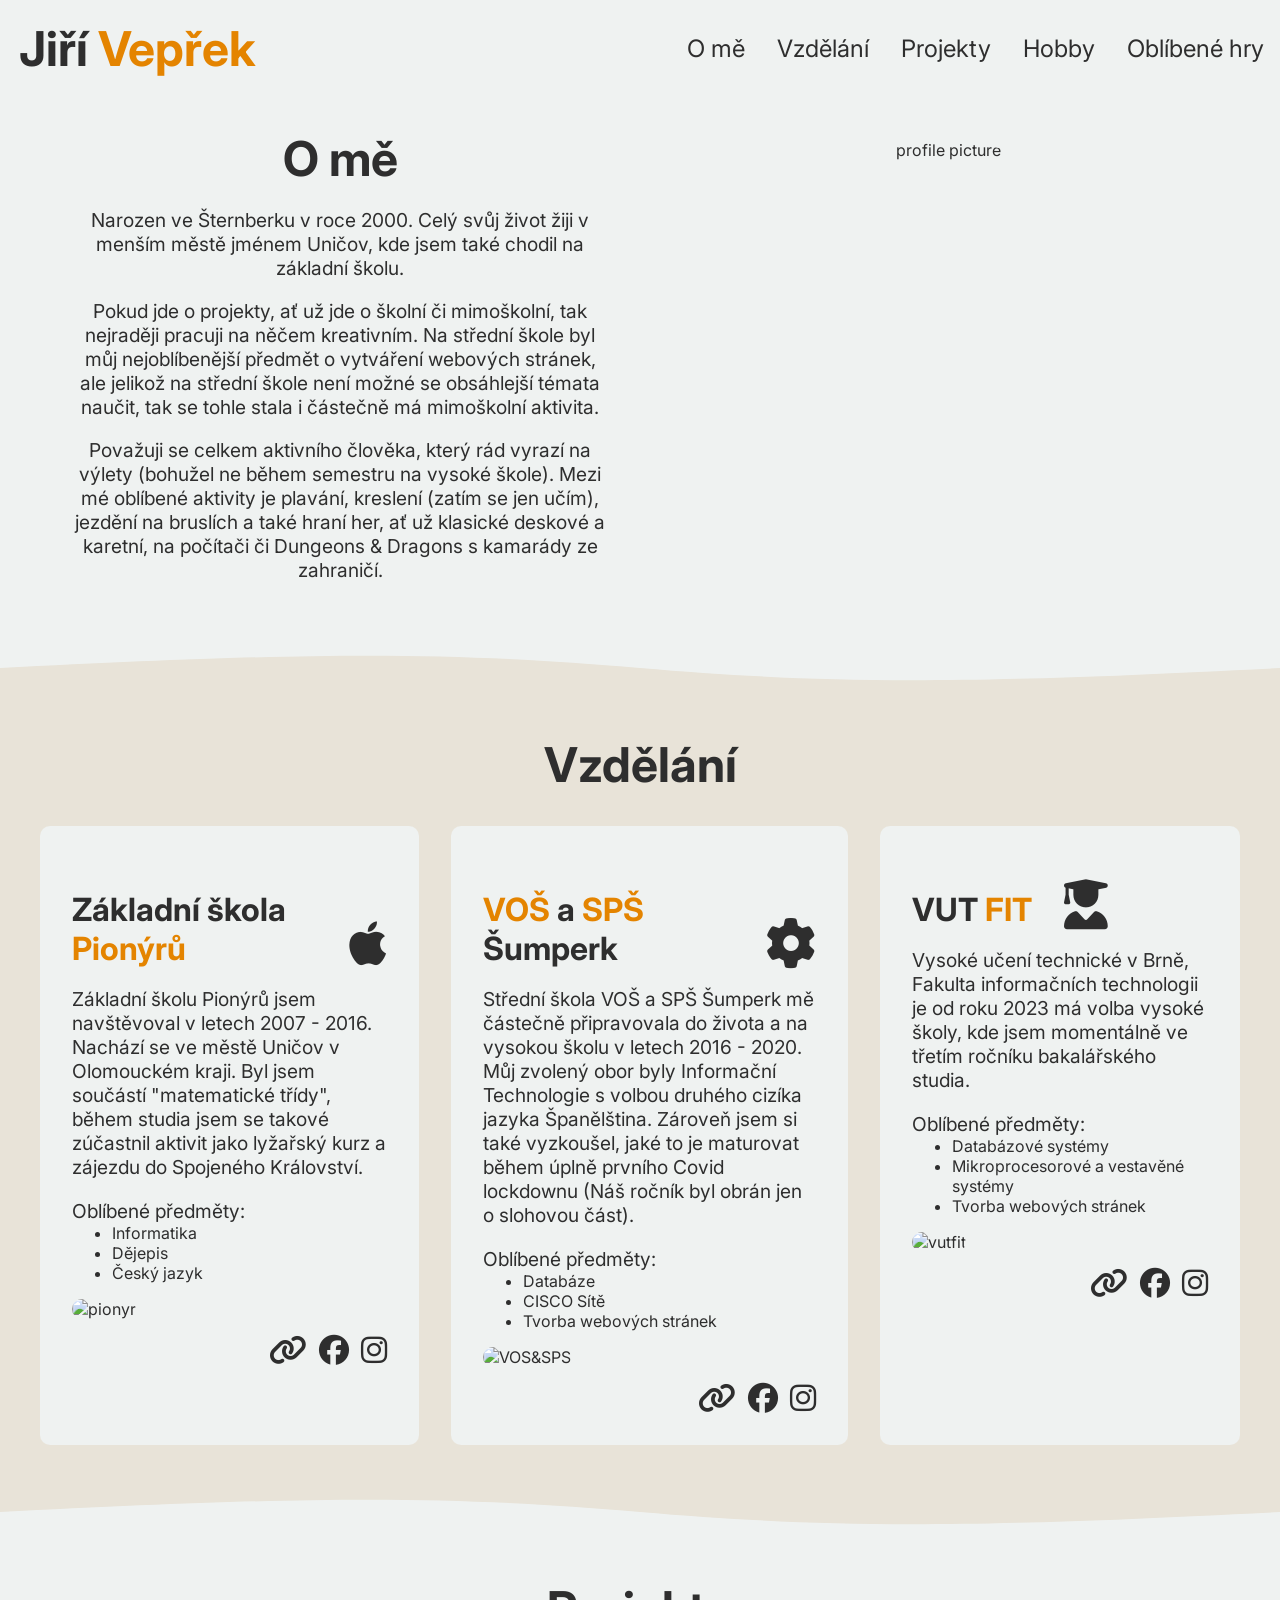
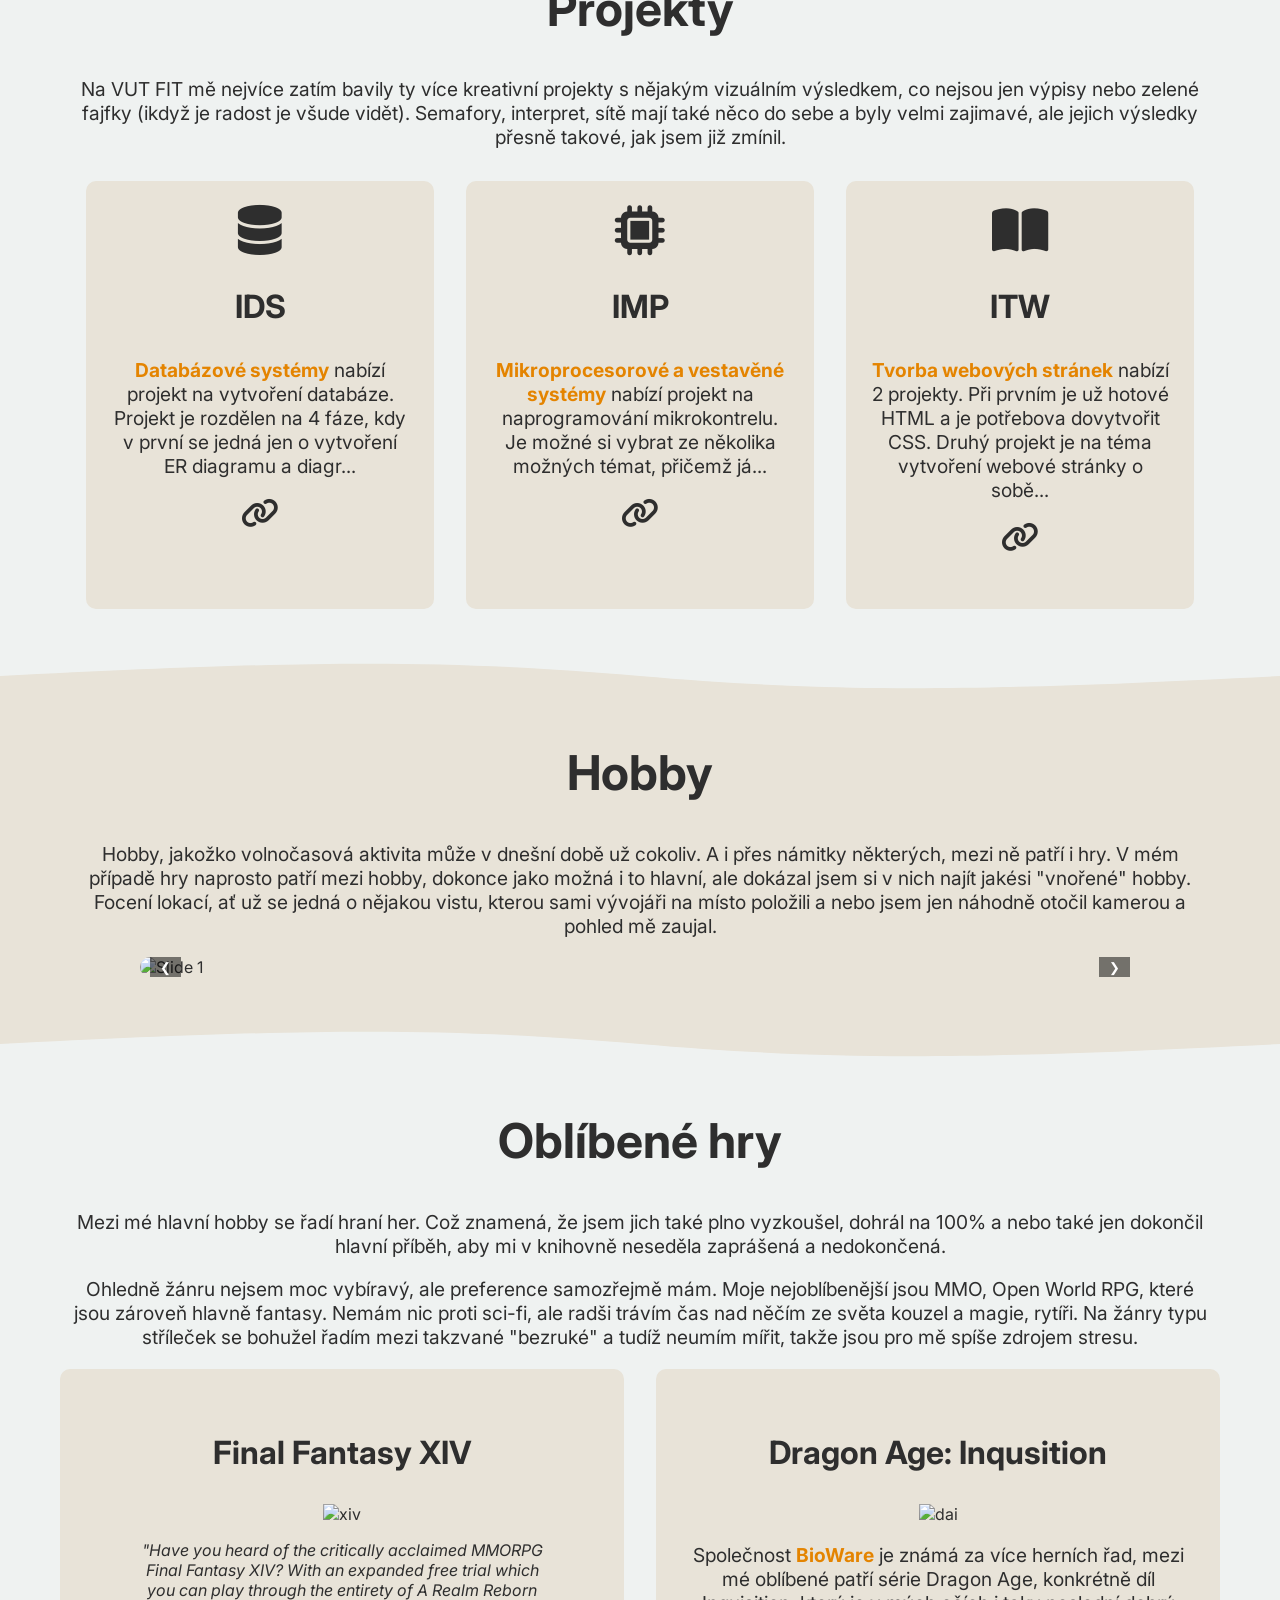
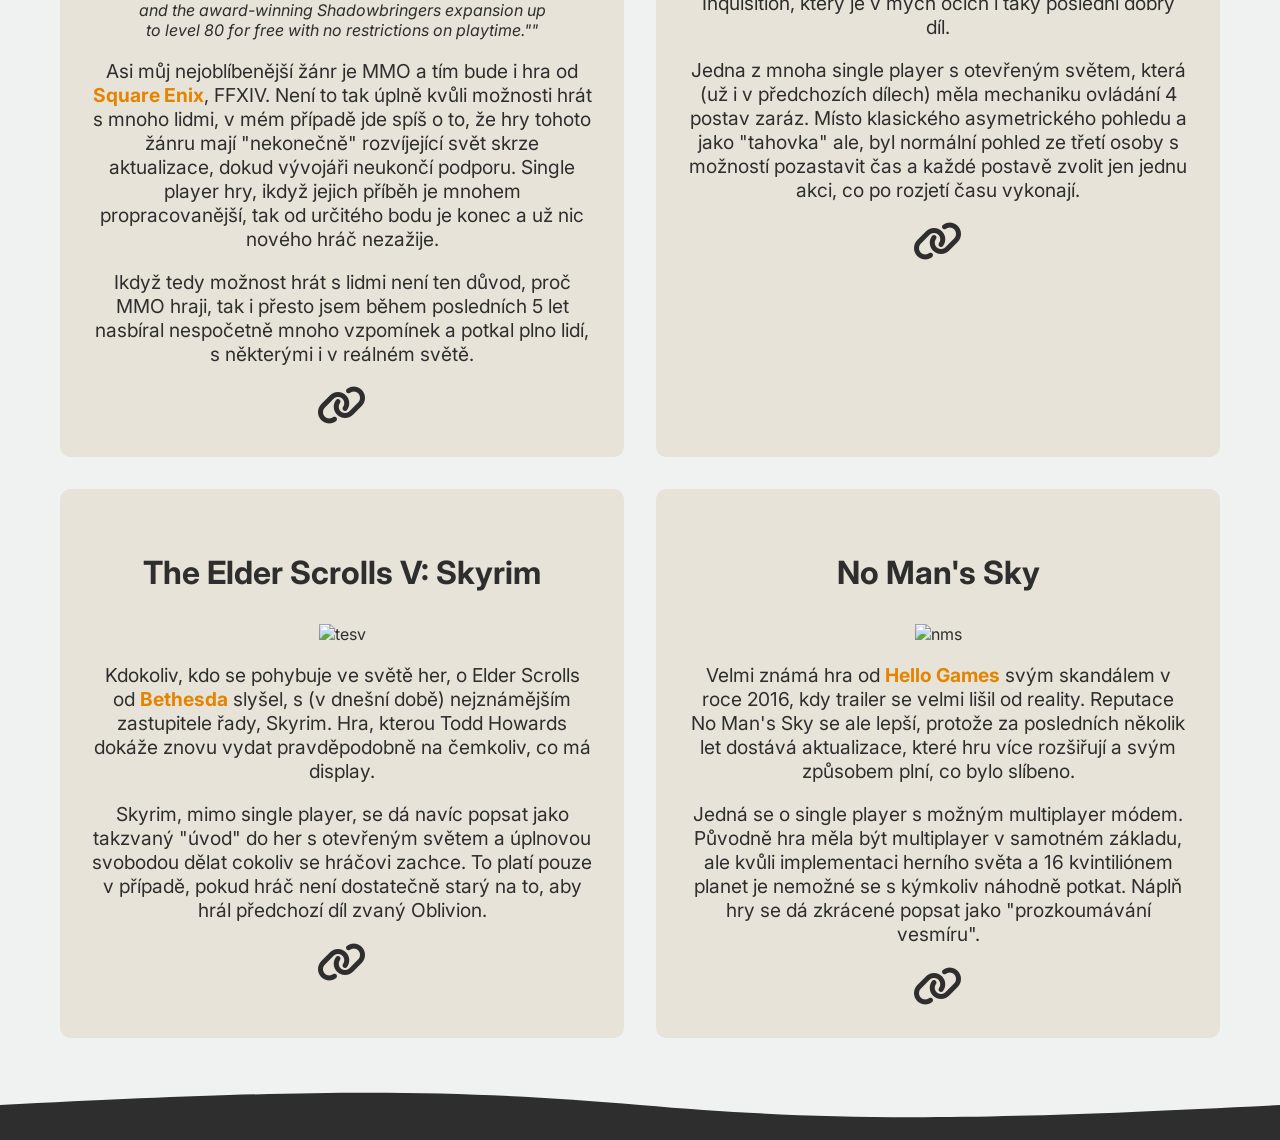
==== index.html @ 6778bc86 "Add files via upload" ====
<!DOCTYPE html>
<html lang="cs">
    <head>
        <meta charset="utf-8">
        <meta http-equiv="X-UA-Compatible" content="IE=edge">
        <title>My Website</title>
        <meta name="description" content="Osobní web jako součást ITW projektu na VUT FIT, předmětu ITW">
        <meta name="viewport" content="width=device-width, initial-scale=1">
        <link rel="stylesheet" href="https://cdnjs.cloudflare.com/ajax/libs/font-awesome/6.5.0/css/all.min.css">
        <link rel="preconnect" href="https://fonts.googleapis.com">
        <link rel="preconnect" href="https://fonts.gstatic.com" crossorigin>
        <link href="https://fonts.googleapis.com/css2?family=Inter:ital,opsz,wght@0,14..32,100..900;1,14..32,100..900&display=swap" rel="stylesheet">
        <link rel="stylesheet" href="styles/main.css">
        <script src="script/script.js"></script>
    </head>
    <body>
        <header>
        <h1>Jiří <span>Vepřek</span></h1>

        <button
        class="hamburger"
        id="hamburgerBtn"
        aria-label="Open navigation menu"
        aria-expanded="false"
        aria-controls="navMenu">
        <i class="fa-solid fa-bars" aria-hidden="true"></i>
        </button>

        <nav id="navMenu" aria-label="Main navigation">
                <a href="#aboutMe"><p>O mě</p></a>
                <a href="#education"><p>Vzdělání</p></a>
                <a href="#projects"><p>Projekty</p></a>
                <a href="#hobby"><p>Hobby</p></a>
                <a href="#favourites"><p>Oblíbené hry</p></a>
            </nav>
        </header>

        <section id="aboutMe" class="aboutMe">
            <div class="aboutMe-contents">
                <div class="aboutMe-contents-heading">
                    <h2>O mě</h2>
                </div>
                <div class="aboutMe-contents-text">
                    <p>
                        Narozen ve Šternberku v roce 2000. Celý svůj život žiji v menším městě jménem Uničov, kde jsem také chodil na základní školu.
                    </p>
                    <p>
                        Pokud jde o projekty, ať už jde o školní či mimoškolní, tak nejraději pracuji na něčem kreativním. Na střední škole byl můj nejoblíbenější předmět
                        o vytváření webových stránek, ale jelikož na střední škole není možné se obsáhlejší témata naučit, tak se tohle stala i částečně má mimoškolní aktivita.
                    </p>
                    <p>
                        Považuji se celkem aktivního člověka, který rád vyrazí na výlety (bohužel ne během semestru na vysoké škole). Mezi mé oblíbené aktivity je plavání,
                        kreslení (zatím se jen učím), jezdění na bruslích a také hraní her, ať už klasické deskové a karetní, na počítači či Dungeons & Dragons s kamarády ze zahraničí.
                    </p>
                </div>
                <div class="aboutMe-contents-picture">
                    <img src="imgs/profile_picture.png" alt="profile picture">
                </div>
            </div>
        </section>

        <svg class="divider-top" viewBox="0 0 1000 300" preserveAspectRatio="none" aria-hidden="true" focusable="false">
            <path
                d="
                M 0 0
                L 0 150
                C 250 80, 350 80, 500 150
                C 650 220, 750 220, 1000 150
                L 1000 0
                Z
                "
            />
        </svg>

        <section id="education" class="education">
            <div class="education-contents">
                <h2>Vzdělání</h2>
                <article class="education-contents-elem">
                    <div class="education-contents-elem-header">
                        <h3>Základní škola <span>Pionýrů</span></h3>
                        <i class="fa-brands fa-apple" aria-hidden="true"></i>
                    </div>

                    <p>
                        Základní školu Pionýrů jsem navštěvoval v letech 2007 - 2016. Nachází se ve městě Uničov
                        v Olomouckém kraji. Byl jsem součástí "matematické třídy", během studia jsem se takové
                        zúčastnil aktivit jako lyžařský kurz a zájezdu do Spojeného Království.
                    </p>

                    <p>Oblíbené předměty:</p>
                    <ul>
                        <li>Informatika</li>
                        <li>Dějepis</li>
                        <li>Český jazyk</li>
                    </ul>

                    <img src="imgs/education/zspionyr.jpg" alt="pionyr">

                    <div class="education-links-container">
                        <a href="https://www.zspionyru.cz/" aria-label="Elementary school link"><i class="fa-solid fa-link" aria-hidden="true"></i></a>
                        <a href="https://www.facebook.com/ZSPionyru.cz" aria-label="Elementary school facebook link"><i class="fa-brands fa-facebook" aria-hidden="true"></i></a>
                        <a href="https://www.instagram.com/zs_pionyru_unicov/" aria-label="Elementary school instagram link"><i class="fa-brands fa-instagram" aria-hidden="true"></i></a>
                    </div>
                </article>

                <article class="education-contents-high">
                    <div class="education-contents-high-header">
                        <h3><span>VOŠ</span> a <span>SPŠ</span> Šumperk</h3>
                        <i class="fa-solid fa-gear" aria-hidden="true"></i>
                    </div>

                    <p>
                        Střední škola VOŠ a SPŠ Šumperk mě částečně připravovala do života a na vysokou
                        školu v letech 2016 - 2020. Můj zvolený obor byly Informační Technologie s volbou
                        druhého cizíka jazyka Španělština. Zároveň jsem si také vyzkoušel, jaké to je
                        maturovat během úplně prvního Covid lockdownu (Náš ročník byl obrán
                        jen o slohovou část).
                    </p>

                    <p>Oblíbené předměty:</p>
                    <ul>
                        <li>Databáze</li>
                        <li>CISCO Sítě</li>
                        <li>Tvorba webových stránek</li>
                    </ul>

                    <img src="imgs/education/vossps.png" alt="VOS&SPS">

                    <div class="education-links-container">
                        <a href="https://vsps-su.cz/" aria-label="High school link"><i class="fa-solid fa-link" aria-hidden="true"></i></a>
                        <a href="https://www.facebook.com/vspssumperk" aria-label="High school facebook link"><i class="fa-brands fa-facebook" aria-hidden="true"></i></a>
                        <a href="https://www.instagram.com/prumyslovkasumperk/" aria-label="High school instagram link"><i class="fa-brands fa-instagram" aria-hidden="true"></i></a>
                    </div>
                </article>

                <article class="education-contents-uni">
                    <div class="education-contents-uni-header">
                        <h3>VUT <span>FIT</span></h3>
                        <i class="fa-solid fa-user-graduate" aria-hidden="true"></i>
                    </div>

                    <p>
                        Vysoké učení technické v Brně, Fakulta informačních technologii je od roku 2023 má volba vysoké školy, kde jsem
                        momentálně ve třetím ročníku bakalářského studia.
                    </p>

                    <p>Oblíbené předměty:</p>
                    <ul>
                        <li>Databázové systémy</li>
                        <li>Mikroprocesorové a vestavěné systémy</li>
                        <li>Tvorba webových stránek</li>
                    </ul>

                    <img src="imgs/education/vutfit.jpg" alt="vutfit">
                    <div class="education-links-container">
                        <a href="https://www.fit.vut.cz/" aria-label="University link"><i class="fa-solid fa-link" aria-hidden="true"></i></a>
                        <a href="https://www.facebook.com/FIT.VUT/" aria-label="University facebook link"><i class="fa-brands fa-facebook" aria-hidden="true"></i></a>
                        <a href="https://www.instagram.com/fit.vut/" aria-label="University instagram link"><i class="fa-brands fa-instagram" aria-hidden="true"></i></a>
                    </div>
                </article>
            </div>
        </section>

        <svg class="divider-bottom" viewBox="0 0 1000 300" preserveAspectRatio="none" aria-hidden="true" focusable="false">
            <path
                d="
                M 0 0
                L 0 150
                C 250 80, 350 80, 500 150
                C 650 220, 750 220, 1000 150
                L 1000 0
                Z
                "
            />
        </svg>
        
        <section id="projects" class="projects">
            <div class="projects-contents">
                <h2>Projekty</h2>
                <div class="projects-contents-text">
                    <p>
                        Na VUT FIT mě nejvíce zatím bavily ty více kreativní projekty s nějakým vizuálním výsledkem, co nejsou
                        jen výpisy nebo zelené fajfky (ikdyž je radost je všude vidět). Semafory, interpret, sítě mají také něco do sebe
                        a byly velmi zajimavé, ale jejich výsledky přesně takové, jak jsem již zmínil.
                    </p>
                </div>

                <div class="projects-contents-wrapper">
                    <article class="projects-contents-idsCard">
                        <i class="fa-solid fa-database" aria-hidden="true"></i>
                        <h3>IDS</h3>
                        <p>
                            <span>Databázové systémy</span> nabízí projekt na vytvoření databáze.
                            Projekt je rozdělen na 4 fáze, kdy v první se jedná jen o vytvoření ER diagramu
                            a diagr...
                         </p>
                        <a href="sub_pages/ids.html" aria-label="Link to IDS project website"><i class="fa-solid fa-link" aria-hidden="true"></i></a>
                    </article>

                    <article class="projects-contents-impCard">
                        <i class="fa-solid fa-microchip" aria-hidden="true"></i>
                        <h3>IMP</h3>
                        <p>
                            <span>Mikroprocesorové a vestavěné systémy</span> nabízí projekt na naprogramování mikrokontrelu.
                            Je možné si vybrat ze několika možných témat, přičemž já...
                        </p>
                        <a href="sub_pages/imp.html" aria-label="Link to IMP project website"><i class="fa-solid fa-link" aria-hidden="true"></i></a>
                    </article>

                    <article class="projects-contents-itwCard">
                        <i class="fa-solid fa-book-open" aria-hidden="true"></i>
                        <h3>ITW</h3>
                        <p>
                            <span>Tvorba webových stránek</span> nabízí 2 projekty. Při prvním je už hotové HTML a je potřebova
                            dovytvořit CSS. Druhý projekt je na téma vytvoření webové stránky o sobě...
                        </p>
                        <a href="sub_pages/itw.html" aria-label="Link to ITW project website"><i class="fa-solid fa-link" aria-hidden="true"></i></a>
                    </article>
                </div>
            </div>
        </section>

        <svg class="divider-top" viewBox="0 0 1000 300" preserveAspectRatio="none" aria-hidden="true" focusable="false">
            <path
                d="
                M 0 0
                L 0 150
                C 250 80, 350 80, 500 150
                C 650 220, 750 220, 1000 150
                L 1000 0
                Z
                "
            />
        </svg>

        <section id="hobby" class="hobby">
            <div class="hobby-contents">
                <h2>Hobby</h2>
                <div class="hobby-contents-text">
                    <p>
                        Hobby, jakožko volnočasová aktivita může v dnešní době už cokoliv. A i přes námitky některých, mezi ně patří i hry.
                        V mém případě hry naprosto patří mezi hobby, dokonce jako možná i to hlavní, ale dokázal jsem si v nich najít jakési
                        "vnořené" hobby. Focení lokací, ať už se jedná o nějakou vistu, kterou sami vývojáři na místo položili a nebo jsem jen
                        náhodně otočil kamerou a pohled mě zaujal.
                    </p>
                </div>
            </div>
            <div class="carousel">
            <button class="prev" aria-label="Previous slide">&#10094;</button>
            
            <!--Inspiration:  https://developer.mozilla.org/en-US/docs/Web/CSS/Guides/Overflow/Carousels--> 
            <ul class="slides">
                <li class="slide">
                    <img src="imgs/slideshow/slideshow1.png" alt="Slide 1">
                </li>
                <li class="slide">
                    <img src="imgs/slideshow/slideshow2.png" alt="Slide 2">
                </li>
                <li class="slide">
                    <img src="imgs/slideshow/slideshow3.jpg" alt="Slide 3">
                </li>
                <li class="slide">
                    <img src="imgs/slideshow/slideshow4.jpg" alt="Slide 3">
                </li>
            </ul>
            <button class="next" aria-label="Next slide">&#10095;</button>
            </div>
        </section>

        <svg class="divider-bottom" viewBox="0 0 1000 300" preserveAspectRatio="none" aria-hidden="true" focusable="false">
            <path
                d="
                M 0 0
                L 0 150
                C 250 80, 350 80, 500 150
                C 650 220, 750 220, 1000 150
                L 1000 0
                Z
                "
            />
        </svg>

        <section id="favourites" class="favourites">
            <div class="favourites-contents">
                <h2>Oblíbené hry</h2>
                <div class="favourites-contents-text">
                    <p>
                        Mezi mé hlavní hobby se řadí hraní her. Což znamená, že jsem jich také plno vyzkoušel, dohrál na 100% a nebo také
                        jen dokončil hlavní příběh, aby mi v knihovně neseděla zaprášená a nedokončená.
                    </p>
                    <p>
                        Ohledně žánru nejsem moc vybíravý, ale preference samozřejmě mám. Moje nejoblíbenější jsou MMO, Open World RPG, které
                        jsou zároveň hlavně fantasy. Nemám nic proti sci-fi, ale radši trávím čas nad něčím ze světa kouzel a magie, rytíři.
                        Na žánry typu stříleček se bohužel řadím mezi takzvané "bezruké" a tudíž neumím mířit, takže jsou pro mě spíše zdrojem
                        stresu.
                    </p>
                </div>
                <div class="favourites-contents-wrapper">
                    <article class="favourites-contents-wrapper-XIV">
                        <h3>Final Fantasy XIV</h3>
                        <img src="imgs/favourites/xiv.png" alt="xiv">
                        <blockquote>
                            "Have you heard of the critically acclaimed MMORPG Final Fantasy XIV?
                            With an expanded free trial which you can play through the entirety of A Realm Reborn and the award-winning Shadowbringers expansion up to level 80
                            for free with no restrictions on playtime.""
                        </blockquote>
                        <p>
                            Asi můj nejoblíbenější žánr je MMO a tím bude i hra od <span>Square Enix</span>, FFXIV. Není to tak úplně kvůli možnosti hrát s mnoho lidmi,
                            v mém případě jde spíš o to, že hry tohoto žánru mají "nekonečně" rozvíjející svět skrze aktualizace, dokud
                            vývojáři neukončí podporu. Single player hry, ikdyž jejich příběh je mnohem propracovanější, tak od určitého bodu je konec a už nic nového
                            hráč nezažije.
                        </p>

                        <p>
                            Ikdyž tedy možnost hrát s lidmi není ten důvod, proč MMO hraji, tak i přesto jsem během posledních 5
                            let nasbíral nespočetně mnoho vzpomínek a potkal plno lidí, s některými i v reálném světě.
                        </p>
                        <a href="https://eu.finalfantasyxiv.com/" aria-label="FFXIV website"><i class="fa-solid fa-link" aria-hidden="true"></i></a>
                    </article>

                    <article class="favourites-contents-wrapper-DAI">
                        <h3>Dragon Age: Inqusition</h3>
                        <img src="imgs/favourites/dai.png" alt="dai">
                        <p>
                            Společnost <span>BioWare</span> je známá za více herních řad, mezi
                            mé oblíbené patří série Dragon Age, konkrétně díl Inquisition, který je v mých
                            očích i taky poslední dobrý díl. 
                        </p>

                        <p>
                            Jedna z mnoha single player s otevřeným světem, která (už i v předchozích dílech)
                            měla mechaniku ovládání 4 postav zaráz. Místo klasického asymetrického pohledu
                            a jako "tahovka" ale, byl normální pohled ze třetí osoby s možností pozastavit čas a každé
                            postavě zvolit jen jednu akci, co po rozjetí času vykonají. 
                        </p>
                        <a href="https://www.ea.com/games/dragon-age/dragon-age-inquisition" aria-label="DAI website"><i class="fa-solid fa-link" aria-hidden="true"></i></a>
                    </article>

                    <article class="favourites-contents-wrapper-TESV">
                        <h3>The Elder Scrolls V: Skyrim</h3>
                        <img src="imgs/favourites/TESV.png" alt="tesv">
                        <p>
                            Kdokoliv, kdo se pohybuje ve světě her, o Elder Scrolls od <span>Bethesda</span> slyšel, s (v dnešní době)
                            nejznámějším zastupitele řady, Skyrim. Hra, kterou Todd Howards dokáže znovu vydat
                            pravděpodobně na čemkoliv, co má display.
                        </p>
                    
                        <p>
                            Skyrim, mimo single player, se dá navíc popsat jako takzvaný "úvod" do her s otevřeným
                            světem a úplnovou svobodou dělat cokoliv se hráčovi zachce. To platí pouze v případě, pokud hráč
                            není dostatečně starý na to, aby hrál předchozí díl zvaný Oblivion.
                        </p>
                        <a href="https://store.steampowered.com/app/489830/The_Elder_Scrolls_V_Skyrim_Special_Edition/" aria-label="TESV website"><i class="fa-solid fa-link" aria-hidden="true"></i></a>
                    </article>

                    <article class="favourites-contents-wrapper-NMS">
                        <h3>No Man's Sky</h3>
                        <img src="imgs/favourites/NMS.png" alt="nms">
                        <p>
                            Velmi známá hra od <span>Hello Games</span> svým skandálem v roce 2016, kdy trailer se velmi lišil od reality.
                            Reputace No Man's Sky se ale lepší, protože za posledních několik let dostává
                            aktualizace, které hru více rozšiřují a svým způsobem plní, co bylo slíbeno.
                        </p>

                        <p>
                            Jedná se o single player s možným multiplayer módem. Původně hra měla být multiplayer
                            v samotném základu, ale kvůli implementaci herního světa a 16 kvintiliónem planet je
                            nemožné se s kýmkoliv náhodně potkat. Náplň hry se dá zkrácené popsat jako "prozkoumávání vesmíru".
                        </p>
                        <a href="https://www.nomanssky.com/" aria-label="NMS website"><i class="fa-solid fa-link" aria-hidden="true"></i></a>
                    </article>
                </div>
            </div>
        </section>

        <footer>
            <svg class="divider-footer-top" viewBox="0 0 1000 300" preserveAspectRatio="none" aria-hidden="true" focusable="false">
                <path
                    d="
                    M 0 0
                    L 0 150
                    C 250 80, 350 80, 500 150
                    C 650 220, 750 220, 1000 150
                    L 1000 0
                    Z
                    "
                />
            </svg>
        </footer>

        <!--Inspiration:  https://www.w3schools.com/howto/howto_js_lightbox.asp*/--> 
        <div class="lightbox" id="lightbox">
            <img class="lightbox-img" src="placeholder" alt="ligthbox image">
        </div>
    </body>
</html>
---- styles/main.css ----
html {
  scroll-behavior: smooth;
}

body {
    margin: 0;
    font-family: "Inter", sans-serif;
    color: #2e2e2e;
    background-color: #eff2f1;
}

span {
  color:#e48400;
  font-weight: bold;
}

h1 {
  margin: .2rem;
}

h2 {
  margin-top: 0;
}

h1, h2 {
  font-size: 2rem;
}

h3 {
  font-size: 1.5rem;
}

p {
  font-size: 1.2rem;
}

a {
  text-decoration: none;
  color:#2e2e2e;
  transition: color 0.3s ease;
}

a:hover {
  color:#e48400;
}

svg.divider-top,
svg.divider-bottom,
svg.divider-footer-top {
  display: block;

  width: 100%;
  height: 70px;

  fill: #e8e3d8;
}

svg.divider-top {
    transform: scale(-1,-1);
}

svg.divider-footer-top {
  transform: scale(-1,-1);

  fill: #2e2e2e;
}

section {
  padding-top: 2rem;
  padding-bottom: 2rem;
}

section.education,
section.hobby {
  background-color: #e8e3d8;
}

div.aboutMe-contents,
div.education-contents,
div.projects-contents,
div.hobby-contents,
div.favourites-contents {
  position: relative;

  max-width: 1200px;
  min-width: 700px;

  margin: auto;

  text-align: center;
}

div.aboutMe-contents-text,
div.projects-contents-text,
div.hobby-contents-text,
div.favourites-contents-text {
  padding-left: 2rem;
  padding-right: 2rem;
}

@media (min-width: 768px) {

  h1, h2 {
    font-size: 2.3rem;
  }

  h3 {
    font-size: 1.75rem;
  }

}

@media (min-width: 1000px) {

  h1, h2 {
    font-size: 3rem;
  }

  h3 {
    font-size: 2rem;
  }
}

/* ======== Header ======== */

header {
  position: relative;
  display: flex;
  justify-content: space-between;

  position: sticky;
  top: 0;
  z-index: 1000;

  padding: 1rem;

  background-color: #eff2f1;
}


nav {
  display: none;
  flex-direction: column;
  align-items: center;

  position: fixed;
  top: 6%;
  left: 0;
  right: 0;
  z-index: 999;

  width: 100%;
  padding: 1rem;


  background-color: white;
  box-shadow: 0 8px 20px rgba(0, 0, 0, 0.15);

}

nav.active {
  display: flex;
}

nav p {
  margin: 0;
  padding: 0.75rem 1.5rem;

  cursor: pointer;
  white-space: nowrap;

  font-size: 1.3rem;
}

button.hamburger {
  font-size: 35px;

  background: none;
  border: none;

  cursor: pointer;
  transition: color 0.3s ease;
}

button.hamburger:hover {
  color:#e48400;
}

button.hamburger i {
  pointer-events: none;
}


@media (min-width: 768px) {
  button.hamburger {
    display: none;
  }

  nav {
    display: flex;
    flex-direction: row;
    gap: 2rem;

    position: static;

    width: auto;
    padding: 0;

    background: none;
    box-shadow: none;
  }

  nav p {
    padding: 0;
    font-size: 1.2rem;
  }
}

@media (min-width: 1000px) {
  nav p {
    padding: 0;
    font-size: 1.5rem;
  }
}

/* ======== About Me ======== */
div.aboutMe-contents {
  display: grid;
  grid-template-columns: 1fr;
  grid-template-areas: 
  "heading"
  "profile"
  "text";
}

div.aboutMe-contents-heading {
  grid-area: heading;
}

div.aboutMe-contents-text {
  grid-area: text;
}

div.aboutMe-contents-picture {
  grid-area: profile;
  display: flex;
  justify-content: center;
  align-items: center;
}

div.aboutMe-contents-picture img {
  width: 250px;
  height: 250px;

  clip-path: circle(50%);
  transition: transform 0.3s ease;

  object-fit: cover;
  z-index: 2;
}

div.aboutMe-contents-picture img:hover {
  transform: scale(1.1);
  filter: brightness(1.1);
}

@media (min-width: 768px) {
  div.aboutMe-contents {
    grid-template-columns: 1fr 1fr;
    grid-template-areas: 
    "heading profile"
    "text profile";
  }

  div.aboutMe-contents h2 {
    margin-bottom: 0;
  }

  div.aboutMe-contents-picture img {
    width: 350px;
    height: 350px;
  }
}

@media (min-width: 1000px) {
  div.aboutMe-contents-picture img {
    width: 450px;
    height: 450px;
  }
}
/* ======== Education ======== */
div.education-contents {
  display: grid;
  grid-template-areas:
  "heading"
  "elementary"
  "high"
  "university";
  justify-content: center;

  gap: 2rem;

  text-align: left;
}

div.education-contents h2 {
  grid-area: heading;
  margin-bottom: 0;
  text-align: center;
}

article.education-contents-elem {
  grid-area: elementary;
}

article.education-contents-high {
  grid-area: high;
}

article.education-contents-uni {
  grid-area: university;
}

div.education-contents article {
  max-width: 400px;
  padding: 2rem;

  background-color: #eff2f1;
  border-radius: 10px;

  transition: transform 0.3s ease
}

div.education-contents article:hover {
  transform: scale(1.05);
}

div.education-contents article div:first-of-type {
  display: flex;
  gap: 2rem;
}

div.education-contents article i {
  font-size: 50px;
  justify-self: center;
  align-self: end;
}

div.education-contents article div h3 {
  margin-bottom: 0;
}

div.education-contents article p:last-of-type {
  margin-bottom: 0;
}

div.education-contents article ul {
  margin-top: 0;
}

div.education-contents article img {
  width: 100%;

  border-radius: 10px;
}

div.education-links-container {
  width: fit-content;
  margin-top: 1rem;
  margin-left: auto;
}

div.education-links-container a {
  margin-left: .5rem;

  text-decoration: none;
  color: #2e2e2e;
  transition: color 0.3s ease;
}

div.education-links-container a:hover {
  color:#e48400;
}

div.education-links-container a i {
  font-size: 30px;
}

@media (min-width: 1200px) {
  div.education-contents {
  grid-template-areas:
  "heading heading heading"
  "elementary high university"
  }
}

/* ======== Projects ======== */
div.projects-contents-wrapper {
  display: flex;
  flex-direction: column;

  gap: 2rem;

  align-items: center;

  padding-left: 2rem;
  padding-right: 2rem;
}

div.projects-contents-text {
  margin-bottom: 2rem;
}

article.projects-contents-idsCard,
article.projects-contents-impCard,
article.projects-contents-itwCard {
  padding: 1.5rem;

  max-width: 300px;

  background-color: #e8e3d8;
  border-radius: 10px;

  transition: transform 0.3s ease;
}

article.projects-contents-idsCard:hover,
article.projects-contents-impCard:hover,
article.projects-contents-itwCard:hover {
  transform: scale(1.1);
}

div.projects-contents-wrapper article i{
  font-size: 50px;
}

div.projects-contents-wrapper article a {
  color:#2e2e2e;
  transition: color 0.3s ease;
}

div.projects-contents-wrapper article a:hover {
  color:#e48400;
}

div.projects-contents-wrapper article a i{
  font-size: 30px;
}

@media (min-width: 1000px) {
  div.projects-contents-wrapper {
    flex-direction: row;
    justify-content: center;
  }
  article.projects-contents-idsCard,
  article.projects-contents-impCard,
  article.projects-contents-itwCard {
    height: 380px;
  }
}

/* ======== Hobby ======== */
/* Inspiration:  https://developer.mozilla.org/en-US/docs/Web/CSS/Guides/Overflow/Carousels */      

.carousel {
  position: relative;
  width: 100%;
  margin: auto;

  overflow: hidden;
}

.slides {
  display: flex;
  
  padding: 0;
  margin: 0;

  list-style: none;
  transition: transform 0.5s ease;
}

.slide {
  min-width: 100%;
}

.slide img {
  display: block;
  width: 100%;
  
  cursor: pointer;
}

.carousel button {
  position: absolute;
  top: 50%;

  padding: 10px;

  background: rgba(0,0,0,0.5);
  color: white;
  border: none;
  
  transform: translateY(-50%);
  cursor: pointer;
  z-index: 10;
}

.prev { 
  left: 10px; 
}
.next { 
  right: 10px;
}

@media (min-width: 1000px) {
  .carousel {
    width: 1000px;

    border-radius: 10px;
  }
}

/* ======== Favourites ======== */
div.favourites-contents-wrapper {
  display: grid;
  gap: 2rem;
  grid-template-areas:
    "XIV"
    "DAI"
    "TESV"
    "NMS";

  justify-content: center;
}

article.favourites-contents-wrapper-XIV {
  grid-area: XIV;
}

article.favourites-contents-wrapper-DAI {
  grid-area: DAI;
}

article.favourites-contents-wrapper-TESV {
  grid-area: TESV;
}

article.favourites-contents-wrapper-NMS {
  grid-area: NMS;
}

div.favourites-contents-wrapper article {
  max-width: 500px;
  padding: 2rem;

  background-color: #e8e3d8;
  border-radius: 10px;

  transition: transform 0.3s ease;
}

div.favourites-contents-wrapper article:hover {
  transform: scale(1.05);
}

article.favourites-contents-wrapper-XIV blockquote {
  font-style: italic;
}

div.favourites-contents-wrapper article img {
  width: 20%;
}

div.favourites-contents-wrapper article i {
  font-size: 40px;
}

@media (min-width: 1000px) {
  div.favourites-contents-wrapper {
    grid-template-areas:
      "XIV DAI"
      "TESV NMS";
  }
}

/* ======== Lightbox ======== */
/* Inspiration:  https://www.w3schools.com/howto/howto_js_lightbox.asp*/
.lightbox {
  position: fixed;
  top: 5%;
  left: 0;
  width: 100%;
  height: 100%;

  background: rgba(0, 0, 0, 0.8);

  display: flex;
  align-items: center;
  justify-content: center;

  opacity: 0;
  pointer-events: none;
  transition: 0.3s;
  z-index: 100;
}

.lightbox.active {
  opacity: 1;
  pointer-events: all;
}

.lightbox-img {
  max-width: 80%;
  max-height: 80%;

  border-radius: 10px;
}
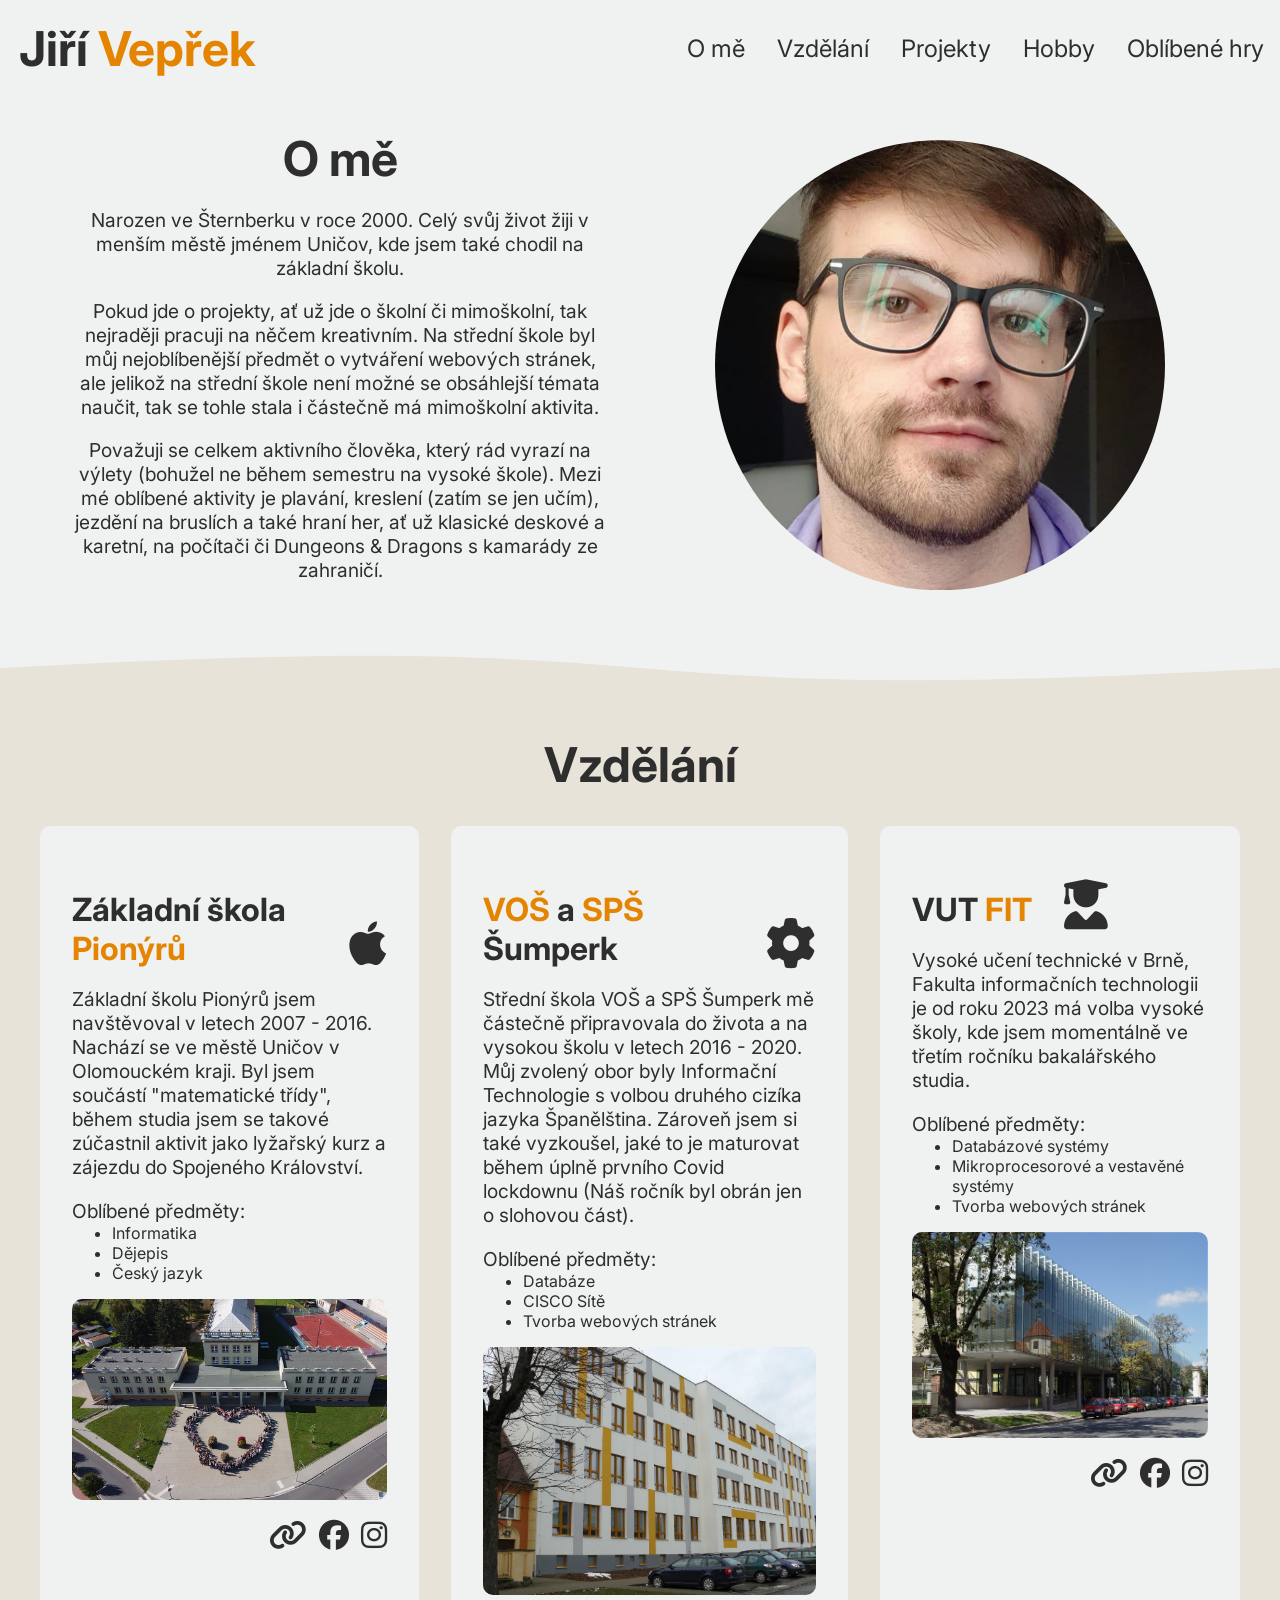
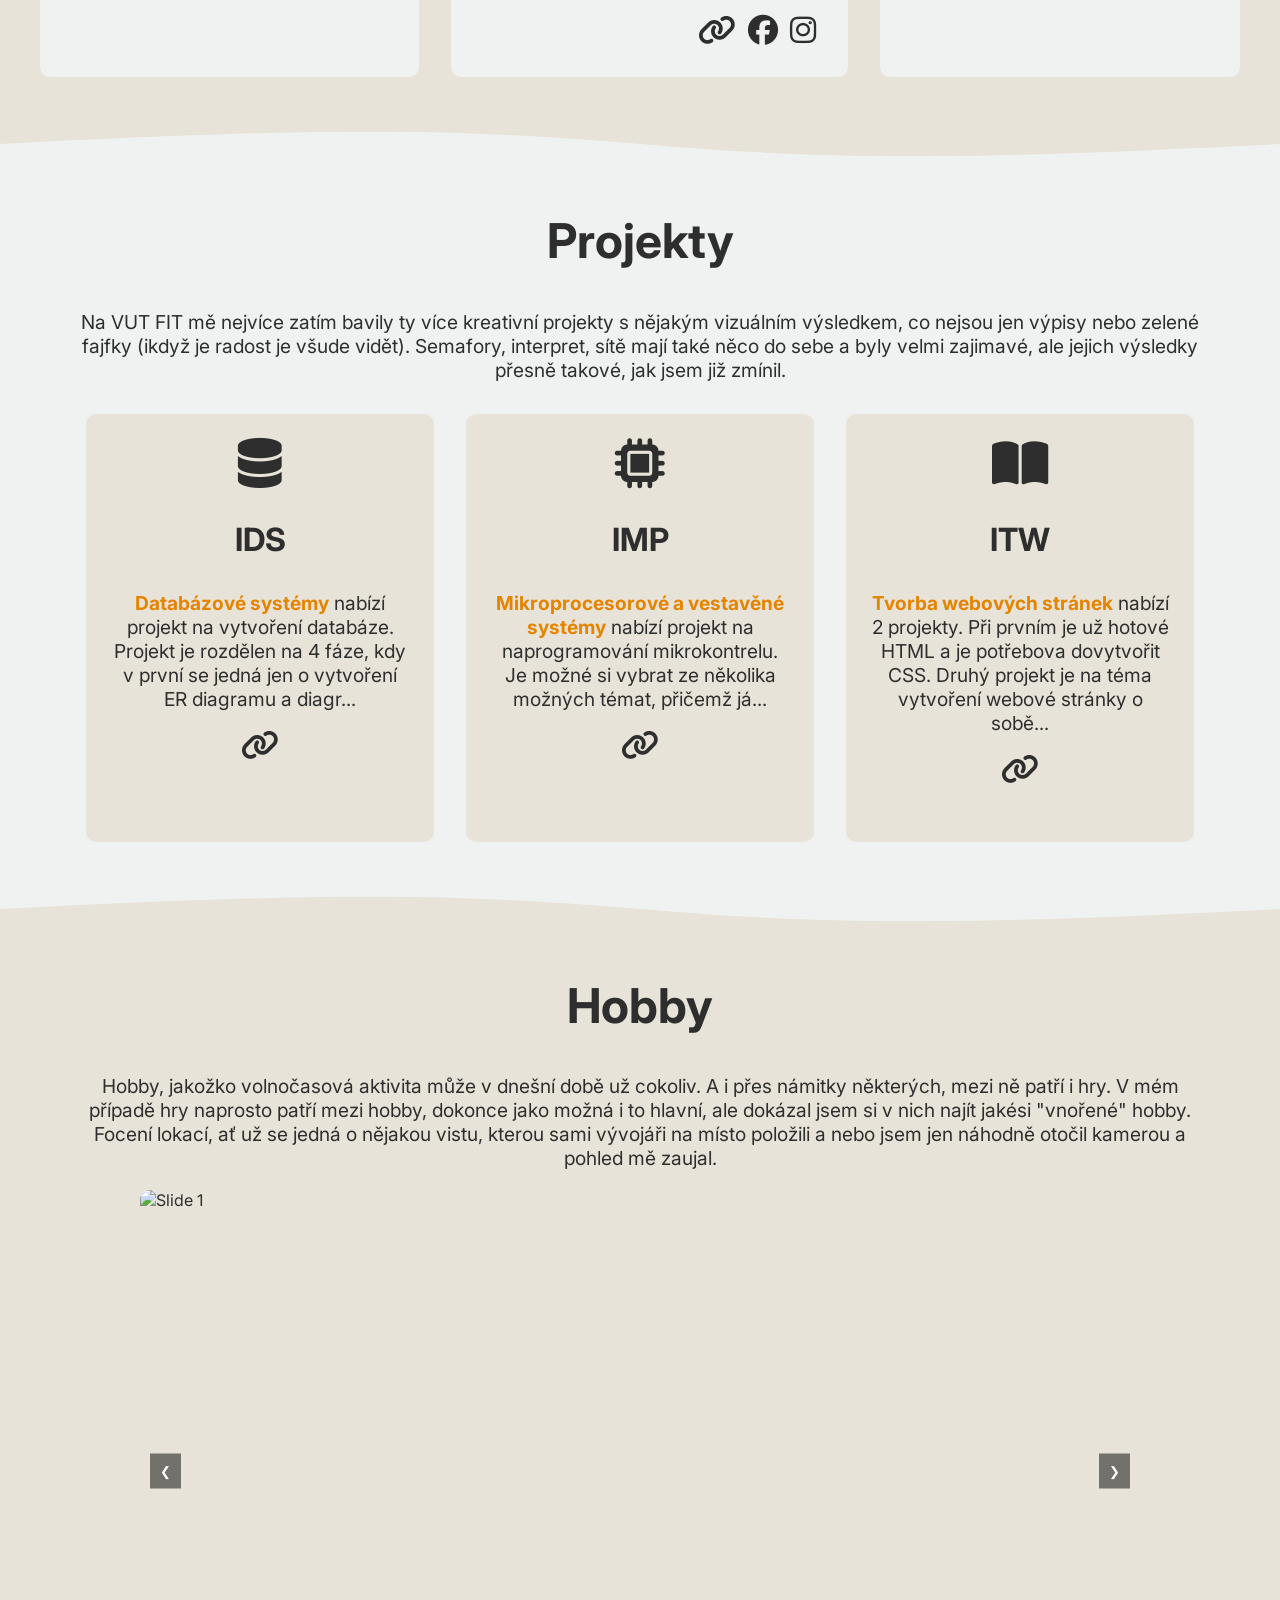
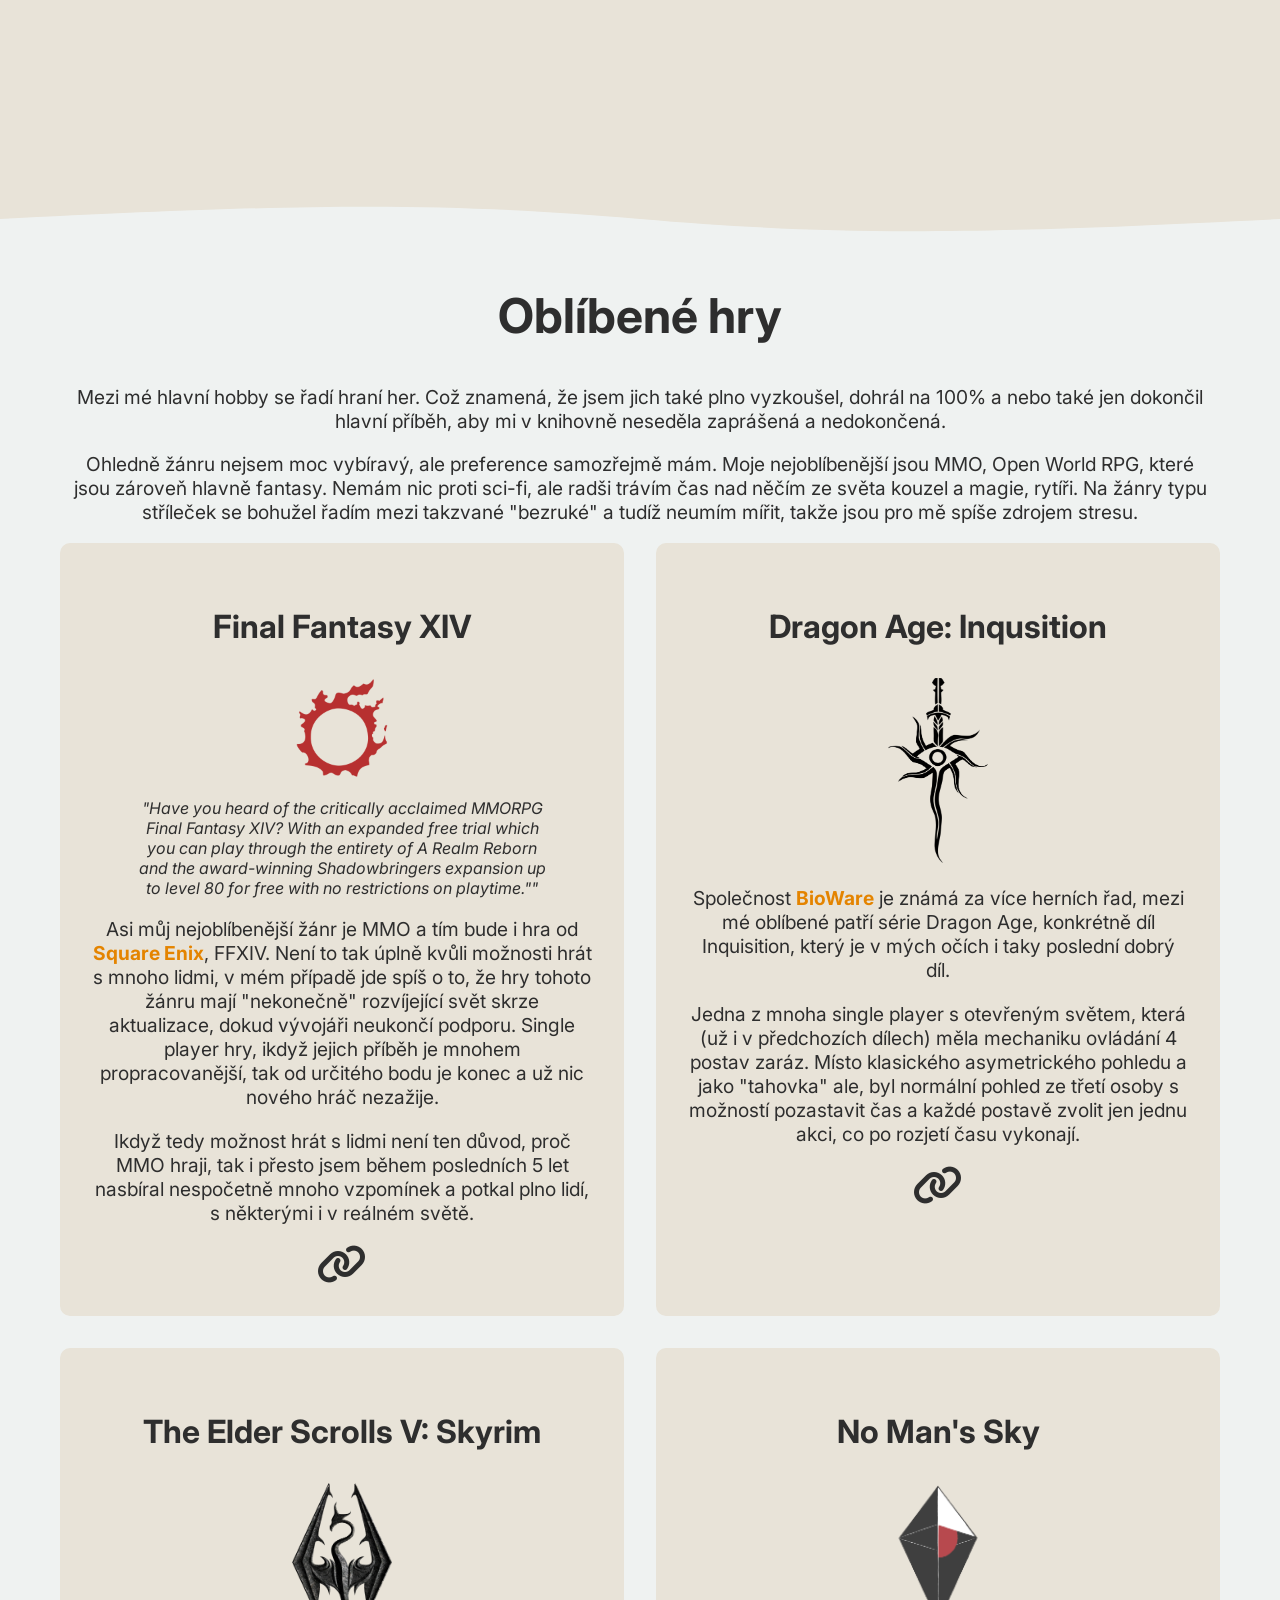
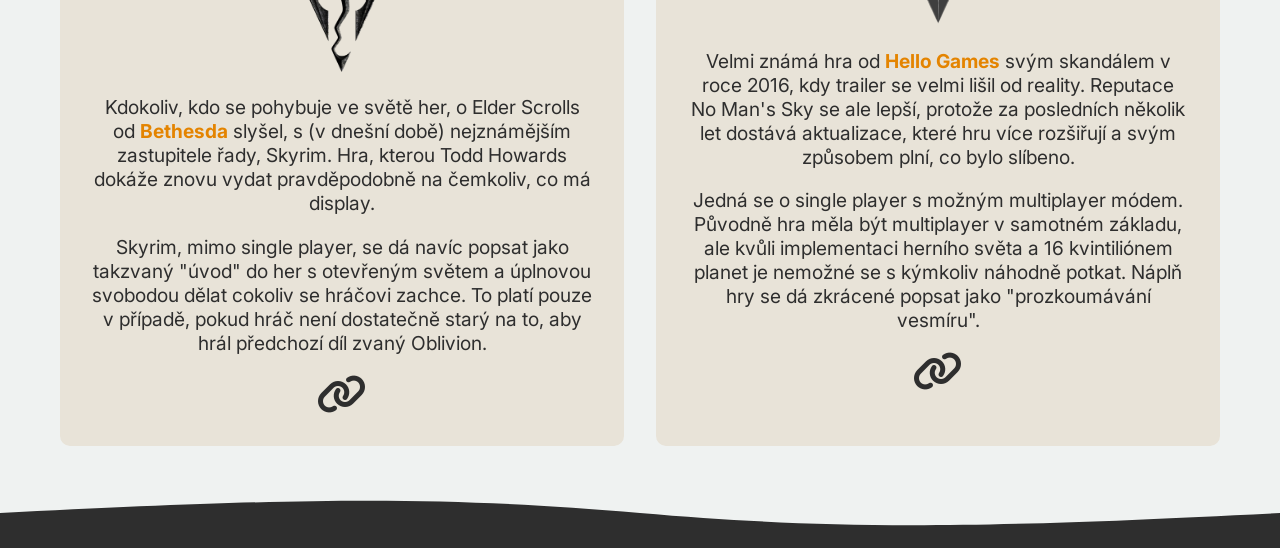
==== commit bc67d186: "Add files via upload" ====
--- a/index.html
+++ b/index.html
@@ -15,18 +15,18 @@
     </head>
     <body>
         <header>
-        <h1>Jiří <span>Vepřek</span></h1>
-
-        <button
-        class="hamburger"
-        id="hamburgerBtn"
-        aria-label="Open navigation menu"
-        aria-expanded="false"
-        aria-controls="navMenu">
-        <i class="fa-solid fa-bars" aria-hidden="true"></i>
-        </button>
-
-        <nav id="navMenu" aria-label="Main navigation">
+            <a href="https://anterio01.github.io/xveprej00.github.io/" aria-label="Absolute link online to main page"><h1>Jiří <span>Vepřek</span></h1></a>
+        
+            <button
+            class="hamburger"
+            id="hamburgerBtn"
+            aria-label="Open navigation menu"
+            aria-expanded="false"
+            aria-controls="navMenu">
+            <i class="fa-solid fa-bars" aria-hidden="true"></i>
+            </button>
+
+            <nav id="navMenu" aria-label="Main navigation">
                 <a href="#aboutMe"><p>O mě</p></a>
                 <a href="#education"><p>Vzdělání</p></a>
                 <a href="#projects"><p>Projekty</p></a>
